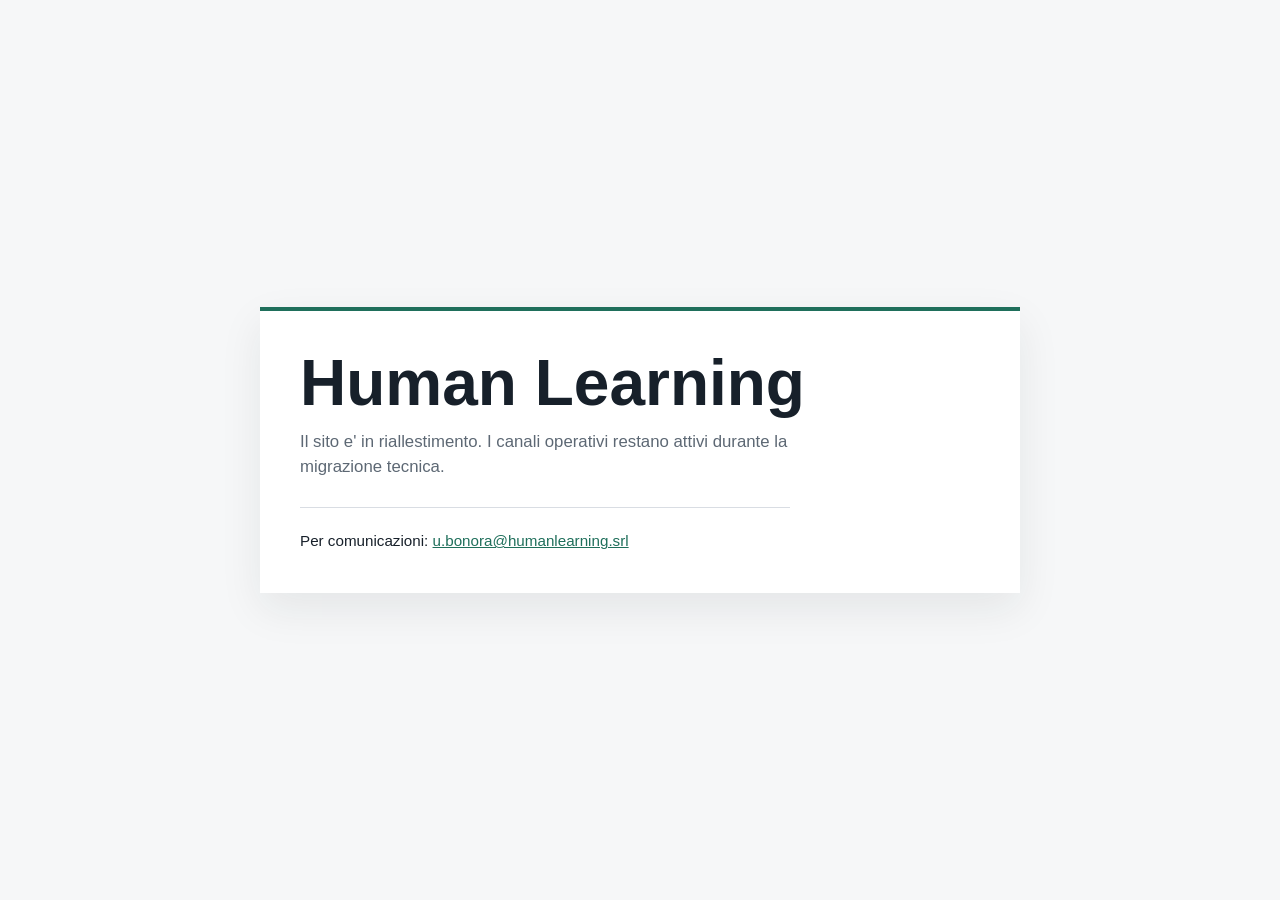
==== index.html @ d077b30f "Initial static placeholder" ====
<!doctype html>
<html lang="it">
  <head>
    <meta charset="utf-8">
    <meta name="viewport" content="width=device-width, initial-scale=1">
    <title>Human Learning</title>
    <meta name="description" content="Human Learning - sito in riallestimento.">
    <style>
      :root {
        color-scheme: light;
        --ink: #17202a;
        --muted: #5d6874;
        --line: #d9dde3;
        --bg: #f6f7f8;
        --panel: #ffffff;
        --accent: #1f6f5b;
      }

      * {
        box-sizing: border-box;
      }

      body {
        margin: 0;
        min-height: 100vh;
        display: grid;
        place-items: center;
        background: var(--bg);
        color: var(--ink);
        font-family: Arial, Helvetica, sans-serif;
        line-height: 1.5;
      }

      main {
        width: min(760px, calc(100% - 32px));
        padding: 48px 0;
      }

      .brand {
        border-top: 4px solid var(--accent);
        background: var(--panel);
        padding: 40px;
        box-shadow: 0 16px 40px rgba(23, 32, 42, 0.08);
      }

      h1 {
        margin: 0 0 14px;
        font-size: clamp(2rem, 5vw, 4rem);
        line-height: 1;
        font-weight: 700;
        letter-spacing: 0;
      }

      p {
        margin: 0;
        max-width: 58ch;
        font-size: 1.05rem;
        color: var(--muted);
      }

      .status {
        margin-top: 28px;
        padding-top: 22px;
        border-top: 1px solid var(--line);
        font-size: 0.95rem;
        color: var(--ink);
      }

      a {
        color: var(--accent);
      }
    </style>
  </head>
  <body>
    <main>
      <section class="brand" aria-label="Human Learning">
        <h1>Human Learning</h1>
        <p>
          Il sito e' in riallestimento. I canali operativi restano attivi
          durante la migrazione tecnica.
        </p>
        <p class="status">
          Per comunicazioni: <a href="mailto:u.bonora@humanlearning.srl">u.bonora@humanlearning.srl</a>
        </p>
      </section>
    </main>
  </body>
</html>
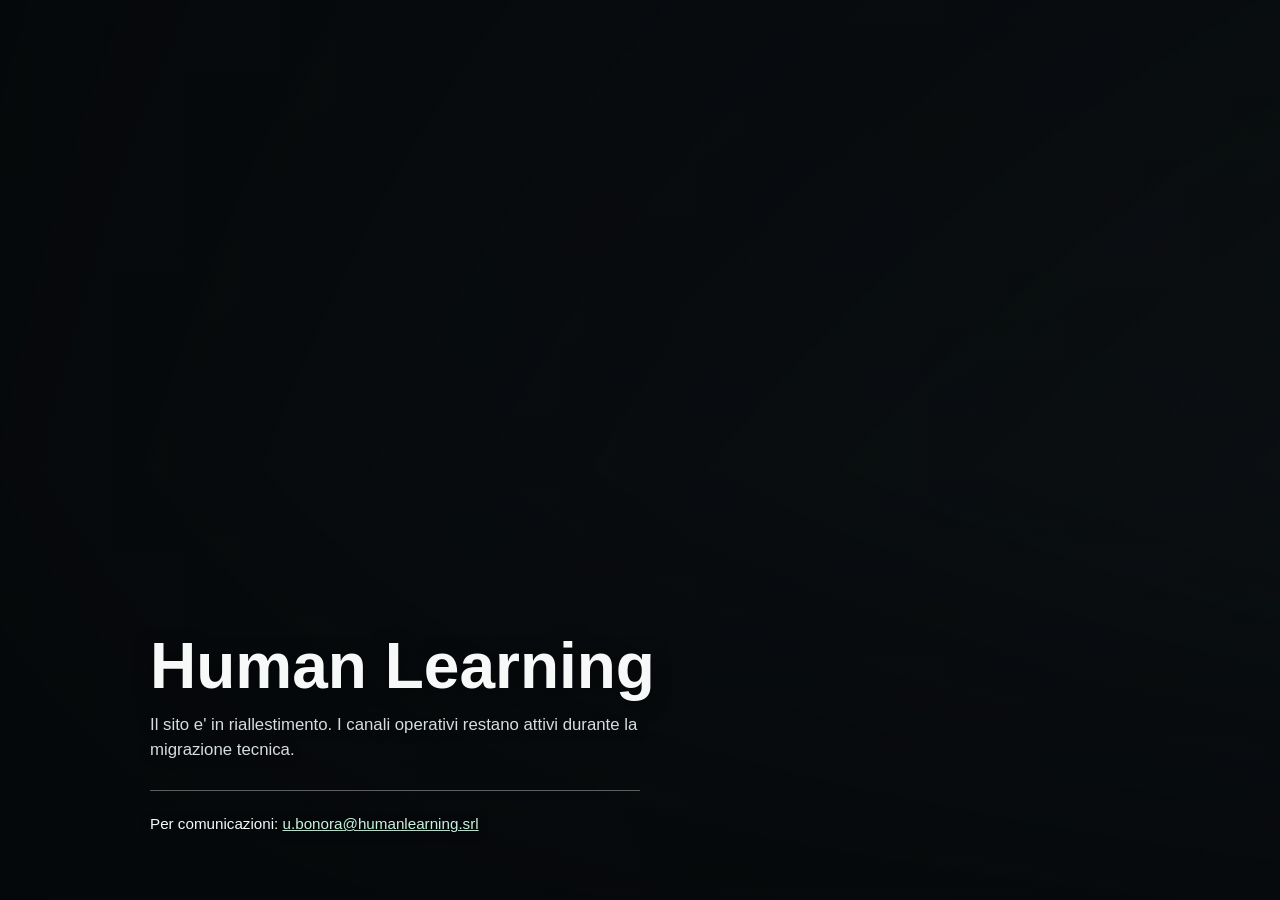
==== commit 5f6bff3a: "Add video courtesy page" ====
--- a/index.html
+++ b/index.html
@@ -7,13 +7,11 @@
     <meta name="description" content="Human Learning - sito in riallestimento.">
     <style>
       :root {
-        color-scheme: light;
-        --ink: #17202a;
-        --muted: #5d6874;
-        --line: #d9dde3;
-        --bg: #f6f7f8;
-        --panel: #ffffff;
-        --accent: #1f6f5b;
+        color-scheme: dark;
+        --ink: #f7f8f8;
+        --muted: #d6dcdf;
+        --line: rgba(255, 255, 255, 0.35);
+        --accent: #c9f2df;
       }
 
       * {
@@ -23,24 +21,44 @@
       body {
         margin: 0;
         min-height: 100vh;
-        display: grid;
-        place-items: center;
-        background: var(--bg);
+        background: #0d1114;
         color: var(--ink);
         font-family: Arial, Helvetica, sans-serif;
         line-height: 1.5;
+        overflow: hidden;
+      }
+
+      .video-bg {
+        position: fixed;
+        inset: 0;
+        width: 100%;
+        height: 100%;
+        object-fit: cover;
+        opacity: 0.82;
+      }
+
+      .shade {
+        position: fixed;
+        inset: 0;
+        background:
+          linear-gradient(90deg, rgba(5, 8, 10, 0.84), rgba(5, 8, 10, 0.45) 54%, rgba(5, 8, 10, 0.18)),
+          linear-gradient(0deg, rgba(5, 8, 10, 0.70), rgba(5, 8, 10, 0.05) 48%, rgba(5, 8, 10, 0.35));
       }
 
       main {
-        width: min(760px, calc(100% - 32px));
-        padding: 48px 0;
+        position: relative;
+        z-index: 1;
+        min-height: 100vh;
+        display: flex;
+        align-items: flex-end;
+        width: min(980px, calc(100% - 36px));
+        margin: 0 auto;
+        padding: 42px 0;
       }
 
       .brand {
-        border-top: 4px solid var(--accent);
-        background: var(--panel);
-        padding: 40px;
-        box-shadow: 0 16px 40px rgba(23, 32, 42, 0.08);
+        max-width: 760px;
+        padding: 0 0 22px;
       }
 
       h1 {
@@ -49,6 +67,7 @@
         line-height: 1;
         font-weight: 700;
         letter-spacing: 0;
+        text-shadow: 0 3px 18px rgba(0, 0, 0, 0.55);
       }
 
       p {
@@ -56,6 +75,7 @@
         max-width: 58ch;
         font-size: 1.05rem;
         color: var(--muted);
+        text-shadow: 0 2px 10px rgba(0, 0, 0, 0.55);
       }
 
       .status {
@@ -69,9 +89,25 @@
       a {
         color: var(--accent);
       }
+
+      @media (max-width: 680px) {
+        main {
+          width: min(100% - 28px, 980px);
+          padding: 30px 0;
+        }
+
+        .shade {
+          background:
+            linear-gradient(0deg, rgba(5, 8, 10, 0.88), rgba(5, 8, 10, 0.28) 70%, rgba(5, 8, 10, 0.35));
+        }
+      }
     </style>
   </head>
   <body>
+    <video class="video-bg" autoplay loop muted playsinline poster="">
+      <source src="assets/2mega_2.mp4" type="video/mp4">
+    </video>
+    <div class="shade" aria-hidden="true"></div>
     <main>
       <section class="brand" aria-label="Human Learning">
         <h1>Human Learning</h1>
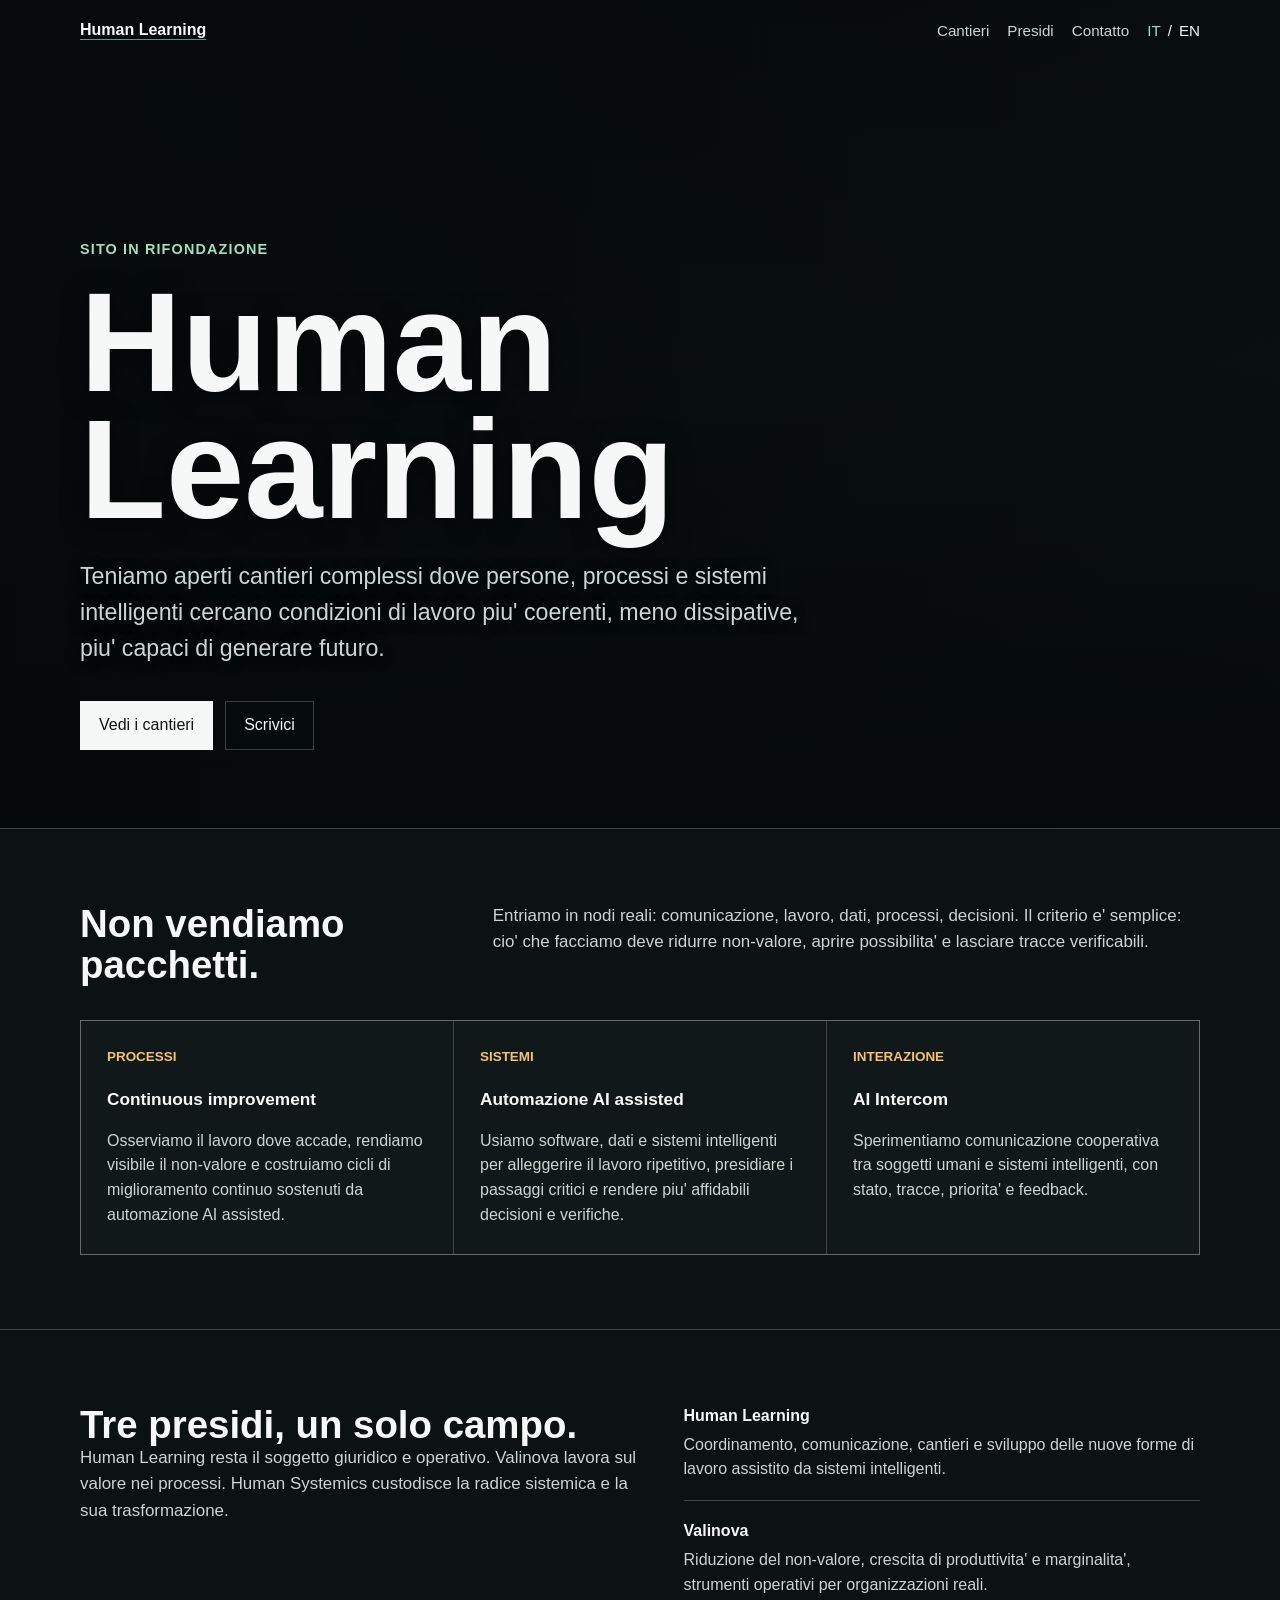
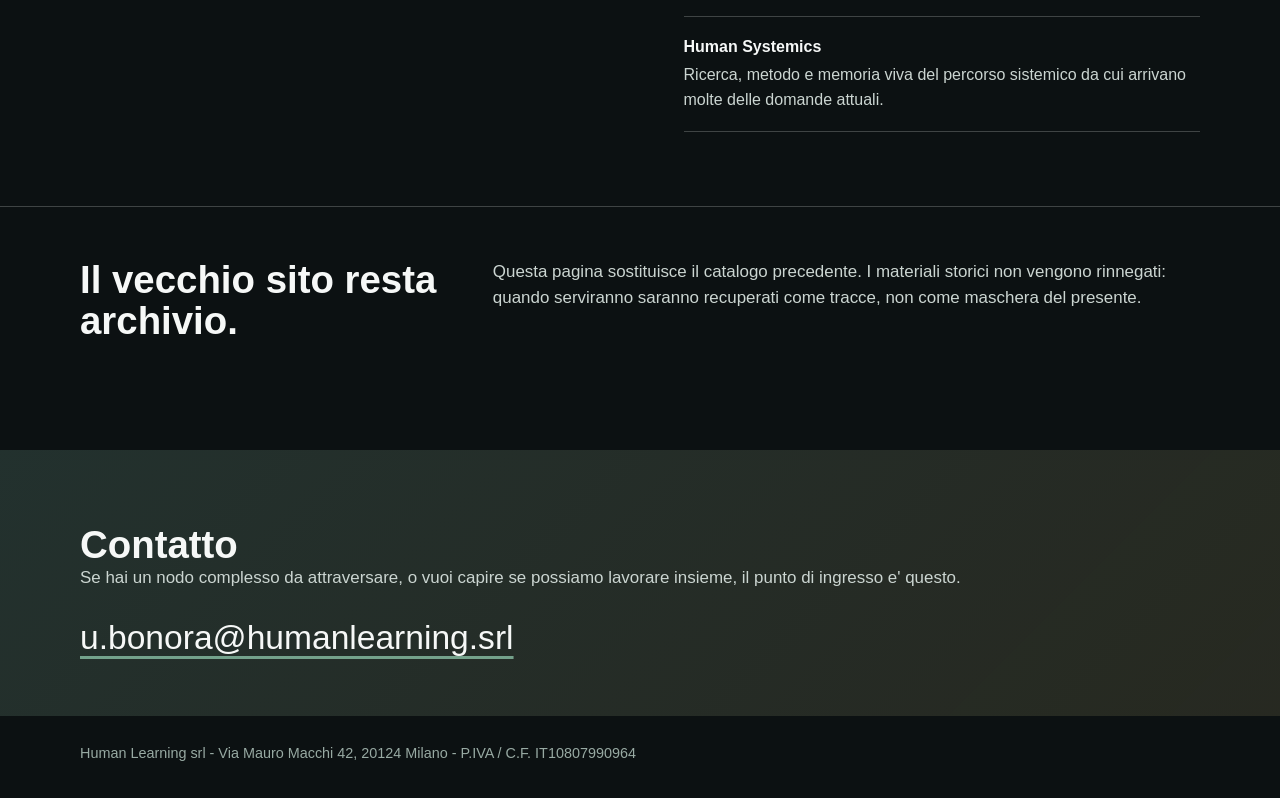
==== commit bf4dfcae: "Build bilingual Human Learning site" ====
--- a/index.html
+++ b/index.html
@@ -4,121 +4,147 @@
     <meta charset="utf-8">
     <meta name="viewport" content="width=device-width, initial-scale=1">
     <title>Human Learning</title>
-    <meta name="description" content="Human Learning - sito in riallestimento.">
-    <style>
-      :root {
-        color-scheme: dark;
-        --ink: #f7f8f8;
-        --muted: #d6dcdf;
-        --line: rgba(255, 255, 255, 0.35);
-        --accent: #c9f2df;
-      }
-
-      * {
-        box-sizing: border-box;
-      }
-
-      body {
-        margin: 0;
-        min-height: 100vh;
-        background: #0d1114;
-        color: var(--ink);
-        font-family: Arial, Helvetica, sans-serif;
-        line-height: 1.5;
-        overflow: hidden;
-      }
-
-      .video-bg {
-        position: fixed;
-        inset: 0;
-        width: 100%;
-        height: 100%;
-        object-fit: cover;
-        opacity: 0.82;
-      }
-
-      .shade {
-        position: fixed;
-        inset: 0;
-        background:
-          linear-gradient(90deg, rgba(5, 8, 10, 0.84), rgba(5, 8, 10, 0.45) 54%, rgba(5, 8, 10, 0.18)),
-          linear-gradient(0deg, rgba(5, 8, 10, 0.70), rgba(5, 8, 10, 0.05) 48%, rgba(5, 8, 10, 0.35));
-      }
-
-      main {
-        position: relative;
-        z-index: 1;
-        min-height: 100vh;
-        display: flex;
-        align-items: flex-end;
-        width: min(980px, calc(100% - 36px));
-        margin: 0 auto;
-        padding: 42px 0;
-      }
-
-      .brand {
-        max-width: 760px;
-        padding: 0 0 22px;
-      }
-
-      h1 {
-        margin: 0 0 14px;
-        font-size: clamp(2rem, 5vw, 4rem);
-        line-height: 1;
-        font-weight: 700;
-        letter-spacing: 0;
-        text-shadow: 0 3px 18px rgba(0, 0, 0, 0.55);
-      }
-
-      p {
-        margin: 0;
-        max-width: 58ch;
-        font-size: 1.05rem;
-        color: var(--muted);
-        text-shadow: 0 2px 10px rgba(0, 0, 0, 0.55);
-      }
-
-      .status {
-        margin-top: 28px;
-        padding-top: 22px;
-        border-top: 1px solid var(--line);
-        font-size: 0.95rem;
-        color: var(--ink);
-      }
-
-      a {
-        color: var(--accent);
-      }
-
-      @media (max-width: 680px) {
-        main {
-          width: min(100% - 28px, 980px);
-          padding: 30px 0;
-        }
-
-        .shade {
-          background:
-            linear-gradient(0deg, rgba(5, 8, 10, 0.88), rgba(5, 8, 10, 0.28) 70%, rgba(5, 8, 10, 0.35));
-        }
-      }
-    </style>
+    <meta name="description" content="Human Learning accompagna cantieri complessi dove persone, processi e sistemi intelligenti cercano nuove condizioni di lavoro.">
+    <link rel="canonical" href="https://humanlearning.srl/">
+    <link rel="alternate" hreflang="it" href="https://humanlearning.srl/">
+    <link rel="alternate" hreflang="en" href="https://humanlearning.srl/en/">
+    <link rel="stylesheet" href="assets/site.css">
   </head>
   <body>
-    <video class="video-bg" autoplay loop muted playsinline poster="">
-      <source src="assets/2mega_2.mp4" type="video/mp4">
-    </video>
-    <div class="shade" aria-hidden="true"></div>
-    <main>
-      <section class="brand" aria-label="Human Learning">
-        <h1>Human Learning</h1>
-        <p>
-          Il sito e' in riallestimento. I canali operativi restano attivi
-          durante la migrazione tecnica.
-        </p>
-        <p class="status">
-          Per comunicazioni: <a href="mailto:u.bonora@humanlearning.srl">u.bonora@humanlearning.srl</a>
-        </p>
+    <header class="topbar" aria-label="Navigazione principale">
+      <a class="brand-mark" href="#top">Human Learning</a>
+      <nav class="nav" aria-label="Sezioni">
+        <a class="optional" href="#cantieri">Cantieri</a>
+        <a class="optional" href="#presidi">Presidi</a>
+        <a href="#contatto">Contatto</a>
+        <span class="lang"><span class="active">IT</span><span>/</span><a href="en/">EN</a></span>
+      </nav>
+    </header>
+
+    <main id="top">
+      <section class="hero" aria-label="Human Learning">
+        <video class="video-bg" autoplay loop muted playsinline poster="">
+          <source src="assets/2mega_2.mp4" type="video/mp4">
+        </video>
+        <div class="shade" aria-hidden="true"></div>
+        <div class="hero-inner">
+          <p class="eyebrow">Sito in rifondazione</p>
+          <h1>Human Learning</h1>
+          <p class="lead">
+            Teniamo aperti cantieri complessi dove persone, processi e sistemi
+            intelligenti cercano condizioni di lavoro piu' coerenti, meno
+            dissipative, piu' capaci di generare futuro.
+          </p>
+          <div class="hero-actions" aria-label="Azioni principali">
+            <a class="button primary" href="#cantieri">Vedi i cantieri</a>
+            <a class="button" href="mailto:u.bonora@humanlearning.srl">Scrivici</a>
+          </div>
+        </div>
+      </section>
+
+      <section class="band" id="cantieri">
+        <div class="section">
+          <div class="section-header">
+            <h2>Non vendiamo pacchetti.</h2>
+            <p>
+              Entriamo in nodi reali: comunicazione, lavoro, dati, processi,
+              decisioni. Il criterio e' semplice: cio' che facciamo deve
+              ridurre non-valore, aprire possibilita' e lasciare tracce
+              verificabili.
+            </p>
+          </div>
+          <div class="grid">
+            <article class="tile">
+              <span class="tag">Processi</span>
+              <h3>Continuous improvement</h3>
+              <p>
+                Osserviamo il lavoro dove accade, rendiamo visibile il
+                non-valore e costruiamo cicli di miglioramento continuo
+                sostenuti da automazione AI assisted.
+              </p>
+            </article>
+            <article class="tile">
+              <span class="tag">Sistemi</span>
+              <h3>Automazione AI assisted</h3>
+              <p>
+                Usiamo software, dati e sistemi intelligenti per alleggerire
+                il lavoro ripetitivo, presidiare i passaggi critici e rendere
+                piu' affidabili decisioni e verifiche.
+              </p>
+            </article>
+            <article class="tile">
+              <span class="tag">Interazione</span>
+              <h3>AI Intercom</h3>
+              <p>
+                Sperimentiamo comunicazione cooperativa tra soggetti umani e
+                sistemi intelligenti, con stato, tracce, priorita' e feedback.
+              </p>
+            </article>
+          </div>
+        </div>
+      </section>
+
+      <section class="band" id="presidi">
+        <div class="section">
+          <div class="split">
+            <div>
+              <h2>Tre presidi, un solo campo.</h2>
+              <p class="note">
+                Human Learning resta il soggetto giuridico e operativo.
+                Valinova lavora sul valore nei processi. Human Systemics
+                custodisce la radice sistemica e la sua trasformazione.
+              </p>
+            </div>
+            <ul class="list">
+              <li>
+                <strong>Human Learning</strong>
+                Coordinamento, comunicazione, cantieri e sviluppo delle nuove
+                forme di lavoro assistito da sistemi intelligenti.
+              </li>
+              <li>
+                <strong>Valinova</strong>
+                Riduzione del non-valore, crescita di produttivita' e
+                marginalita', strumenti operativi per organizzazioni reali.
+              </li>
+              <li>
+                <strong>Human Systemics</strong>
+                Ricerca, metodo e memoria viva del percorso sistemico da cui
+                arrivano molte delle domande attuali.
+              </li>
+            </ul>
+          </div>
+        </div>
+      </section>
+
+      <section class="band">
+        <div class="section compact">
+          <div class="section-header">
+            <h2>Il vecchio sito resta archivio.</h2>
+            <p>
+              Questa pagina sostituisce il catalogo precedente. I materiali
+              storici non vengono rinnegati: quando serviranno saranno
+              recuperati come tracce, non come maschera del presente.
+            </p>
+          </div>
+        </div>
+      </section>
+
+      <section class="contact" id="contatto">
+        <div class="section">
+          <h2>Contatto</h2>
+          <p class="note">
+            Se hai un nodo complesso da attraversare, o vuoi capire se possiamo
+            lavorare insieme, il punto di ingresso e' questo.
+          </p>
+          <p class="contact-line">
+            <a href="mailto:u.bonora@humanlearning.srl">u.bonora@humanlearning.srl</a>
+          </p>
+        </div>
       </section>
     </main>
+
+    <footer class="footer">
+      Human Learning srl - Via Mauro Macchi 42, 20124 Milano - P.IVA / C.F. IT10807990964
+    </footer>
   </body>
 </html>
--- a/assets/site.css
+++ b/assets/site.css
@@ -0,0 +1,336 @@
+:root {
+  color-scheme: dark;
+  --bg: #0c1112;
+  --ink: #f6f8f7;
+  --muted: #cbd5d1;
+  --quiet: #98aaa3;
+  --line: rgba(246, 248, 247, 0.22);
+  --panel: rgba(8, 13, 14, 0.72);
+  --accent: #9ee0c1;
+  --accent-strong: #f4c36d;
+  --max: 1120px;
+}
+
+* {
+  box-sizing: border-box;
+}
+
+html {
+  scroll-behavior: smooth;
+}
+
+body {
+  margin: 0;
+  background: var(--bg);
+  color: var(--ink);
+  font-family: Arial, Helvetica, sans-serif;
+  line-height: 1.55;
+}
+
+a {
+  color: inherit;
+  text-decoration-color: rgba(158, 224, 193, 0.65);
+  text-underline-offset: 0.22em;
+}
+
+a:hover {
+  color: var(--accent);
+}
+
+.topbar {
+  position: fixed;
+  z-index: 4;
+  inset: 0 0 auto;
+  display: flex;
+  align-items: center;
+  justify-content: space-between;
+  width: min(var(--max), calc(100% - 32px));
+  margin: 0 auto;
+  padding: 18px 0;
+  pointer-events: none;
+}
+
+.topbar a,
+.topbar span {
+  pointer-events: auto;
+}
+
+.brand-mark {
+  font-weight: 700;
+  letter-spacing: 0;
+}
+
+.nav {
+  display: flex;
+  align-items: center;
+  gap: 18px;
+  color: var(--muted);
+  font-size: 0.95rem;
+}
+
+.nav a {
+  text-decoration: none;
+}
+
+.lang {
+  display: inline-flex;
+  align-items: center;
+  gap: 7px;
+  color: var(--ink);
+}
+
+.lang .active {
+  color: var(--accent);
+}
+
+.hero {
+  position: relative;
+  min-height: 92vh;
+  display: flex;
+  align-items: flex-end;
+  overflow: hidden;
+}
+
+.video-bg {
+  position: absolute;
+  inset: 0;
+  width: 100%;
+  height: 100%;
+  object-fit: cover;
+  opacity: 0.8;
+}
+
+.shade {
+  position: absolute;
+  inset: 0;
+  background:
+    linear-gradient(90deg, rgba(5, 9, 10, 0.9), rgba(5, 9, 10, 0.54) 48%, rgba(5, 9, 10, 0.18)),
+    linear-gradient(0deg, rgba(5, 9, 10, 0.82), rgba(5, 9, 10, 0.1) 56%, rgba(5, 9, 10, 0.44));
+}
+
+.hero-inner {
+  position: relative;
+  z-index: 1;
+  width: min(var(--max), calc(100% - 32px));
+  margin: 0 auto;
+  padding: 0 0 78px;
+}
+
+.eyebrow {
+  margin: 0 0 20px;
+  color: var(--accent);
+  font-size: 0.9rem;
+  font-weight: 700;
+  letter-spacing: 0.08em;
+  text-transform: uppercase;
+}
+
+h1 {
+  max-width: 12ch;
+  margin: 0;
+  font-size: clamp(3.6rem, 11vw, 8.8rem);
+  line-height: 0.9;
+  font-weight: 700;
+  letter-spacing: 0;
+  text-shadow: 0 4px 26px rgba(0, 0, 0, 0.52);
+}
+
+.lead {
+  max-width: 720px;
+  margin: 26px 0 0;
+  color: var(--muted);
+  font-size: clamp(1.14rem, 2.1vw, 1.45rem);
+  text-shadow: 0 2px 14px rgba(0, 0, 0, 0.58);
+}
+
+.hero-actions {
+  display: flex;
+  flex-wrap: wrap;
+  gap: 12px;
+  margin-top: 34px;
+}
+
+.button {
+  display: inline-flex;
+  align-items: center;
+  justify-content: center;
+  min-height: 44px;
+  padding: 11px 18px;
+  border: 1px solid var(--line);
+  background: rgba(6, 10, 11, 0.42);
+  color: var(--ink);
+  text-decoration: none;
+}
+
+.button.primary {
+  background: var(--ink);
+  color: #101414;
+  border-color: var(--ink);
+}
+
+.band {
+  border-top: 1px solid var(--line);
+}
+
+.section {
+  width: min(var(--max), calc(100% - 32px));
+  margin: 0 auto;
+  padding: 74px 0;
+}
+
+.section.compact {
+  padding-top: 52px;
+}
+
+.section-header {
+  display: grid;
+  grid-template-columns: minmax(180px, 0.35fr) minmax(0, 0.65fr);
+  gap: 32px;
+  align-items: start;
+  margin-bottom: 34px;
+}
+
+h2 {
+  margin: 0;
+  font-size: clamp(1.6rem, 3vw, 2.45rem);
+  line-height: 1.08;
+  letter-spacing: 0;
+}
+
+.section-header p,
+.note {
+  margin: 0;
+  color: var(--muted);
+  font-size: 1.06rem;
+}
+
+.grid {
+  display: grid;
+  grid-template-columns: repeat(3, minmax(0, 1fr));
+  gap: 1px;
+  border: 1px solid var(--line);
+  background: var(--line);
+}
+
+.tile {
+  min-height: 230px;
+  padding: 26px;
+  background: #111819;
+}
+
+.tile h3 {
+  margin: 0 0 16px;
+  font-size: 1.08rem;
+}
+
+.tile p {
+  margin: 0;
+  color: var(--muted);
+}
+
+.tile .tag {
+  display: block;
+  margin-bottom: 18px;
+  color: var(--accent-strong);
+  font-size: 0.84rem;
+  font-weight: 700;
+  text-transform: uppercase;
+}
+
+.split {
+  display: grid;
+  grid-template-columns: minmax(0, 0.52fr) minmax(0, 0.48fr);
+  gap: 44px;
+  align-items: start;
+}
+
+.list {
+  display: grid;
+  gap: 18px;
+  margin: 0;
+  padding: 0;
+  list-style: none;
+}
+
+.list li {
+  padding-bottom: 18px;
+  border-bottom: 1px solid var(--line);
+  color: var(--muted);
+}
+
+.list strong {
+  display: block;
+  margin-bottom: 4px;
+  color: var(--ink);
+}
+
+.contact {
+  background:
+    linear-gradient(135deg, rgba(158, 224, 193, 0.13), rgba(244, 195, 109, 0.1)),
+    #101718;
+}
+
+.contact .section {
+  padding-bottom: 58px;
+}
+
+.contact-line {
+  margin: 26px 0 0;
+  font-size: clamp(1.28rem, 3vw, 2.1rem);
+  line-height: 1.2;
+}
+
+.footer {
+  width: min(var(--max), calc(100% - 32px));
+  margin: 0 auto;
+  padding: 26px 0 34px;
+  color: var(--quiet);
+  font-size: 0.9rem;
+}
+
+@media (max-width: 800px) {
+  .topbar {
+    position: absolute;
+  }
+
+  .nav {
+    gap: 12px;
+    font-size: 0.88rem;
+  }
+
+  .nav .optional {
+    display: none;
+  }
+
+  .hero {
+    min-height: 88vh;
+  }
+
+  h1 {
+    max-width: 8ch;
+  }
+
+  .section-header,
+  .split,
+  .grid {
+    grid-template-columns: 1fr;
+  }
+
+  .tile {
+    min-height: auto;
+  }
+}
+
+@media (max-width: 520px) {
+  .hero-inner {
+    padding-bottom: 58px;
+  }
+
+  .section {
+    padding: 54px 0;
+  }
+
+  .button {
+    width: 100%;
+  }
+}
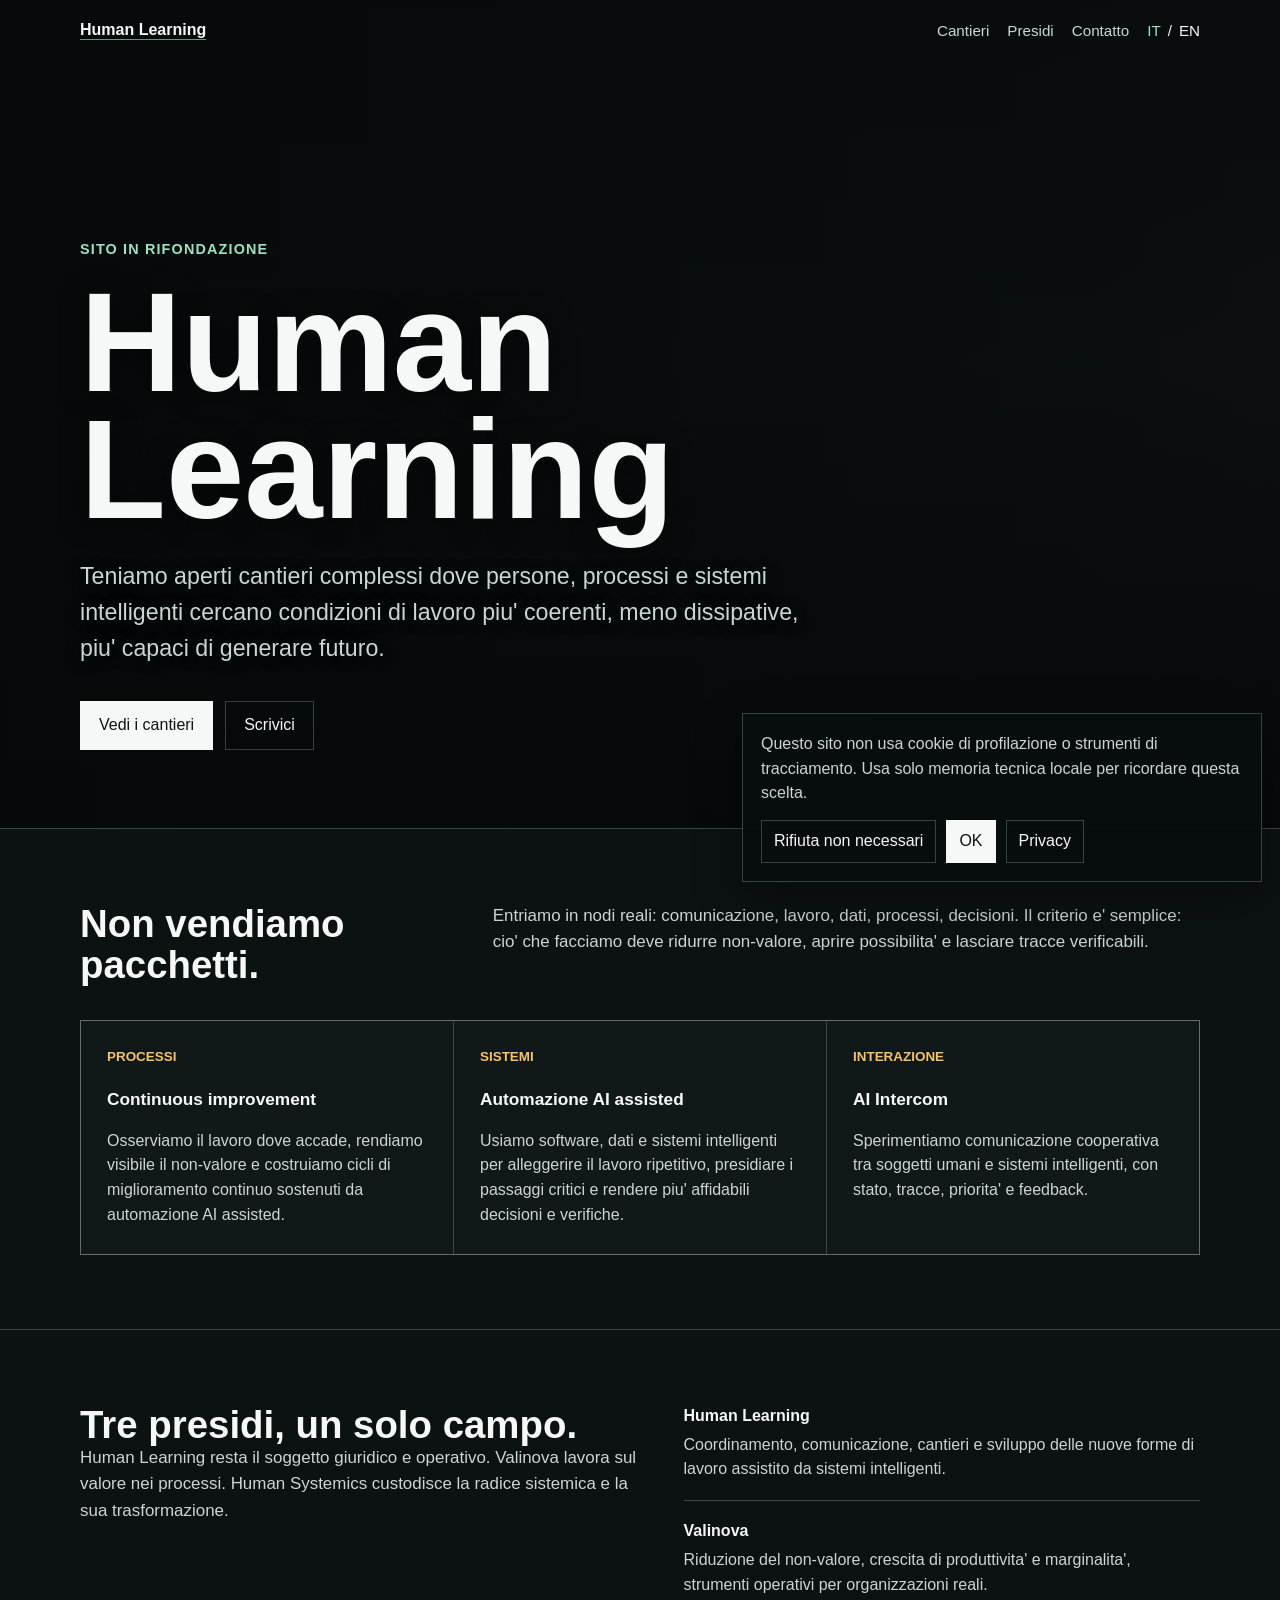
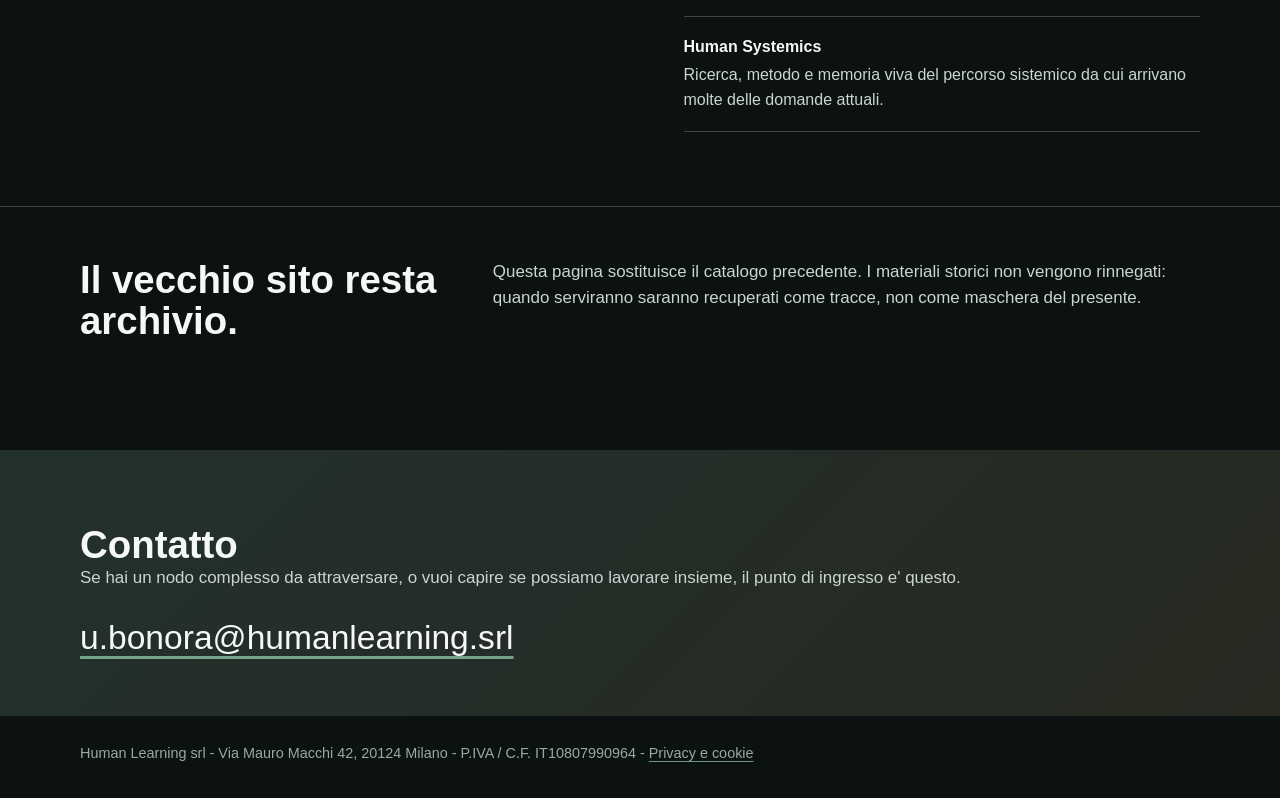
==== commit 8a5d2c0e: "Add privacy and cookie notice" ====
--- a/index.html
+++ b/index.html
@@ -143,8 +143,22 @@
       </section>
     </main>
 
+    <aside class="privacy-banner" data-privacy-banner hidden aria-label="Informativa privacy e cookie">
+      <p>
+        Questo sito non usa cookie di profilazione o strumenti di tracciamento.
+        Usa solo memoria tecnica locale per ricordare questa scelta.
+      </p>
+      <div class="privacy-actions">
+        <button type="button" data-privacy-dismiss>Rifiuta non necessari</button>
+        <button type="button" data-privacy-dismiss>OK</button>
+        <a href="privacy.html">Privacy</a>
+      </div>
+    </aside>
+
     <footer class="footer">
-      Human Learning srl - Via Mauro Macchi 42, 20124 Milano - P.IVA / C.F. IT10807990964
+      Human Learning srl - Via Mauro Macchi 42, 20124 Milano - P.IVA / C.F. IT10807990964 -
+      <a href="privacy.html">Privacy e cookie</a>
     </footer>
+    <script src="assets/privacy.js"></script>
   </body>
 </html>
--- a/assets/site.css
+++ b/assets/site.css
@@ -288,6 +288,78 @@
   font-size: 0.9rem;
 }
 
+.legal-page {
+  padding-top: 92px;
+}
+
+.legal {
+  max-width: 880px;
+}
+
+.legal h1 {
+  max-width: none;
+  font-size: clamp(2.7rem, 7vw, 5.6rem);
+}
+
+.legal h2 {
+  margin-top: 42px;
+}
+
+.legal p {
+  color: var(--muted);
+}
+
+.legal code {
+  color: var(--accent);
+}
+
+.legal-updated {
+  margin-top: 42px;
+  color: var(--quiet);
+}
+
+.privacy-banner {
+  position: fixed;
+  z-index: 8;
+  right: 18px;
+  bottom: 18px;
+  width: min(520px, calc(100% - 36px));
+  padding: 18px;
+  border: 1px solid var(--line);
+  background: rgba(8, 13, 14, 0.96);
+  box-shadow: 0 16px 42px rgba(0, 0, 0, 0.34);
+}
+
+.privacy-banner p {
+  margin: 0;
+  color: var(--muted);
+}
+
+.privacy-actions {
+  display: flex;
+  flex-wrap: wrap;
+  gap: 10px;
+  margin-top: 14px;
+}
+
+.privacy-actions button,
+.privacy-actions a {
+  min-height: 38px;
+  padding: 8px 12px;
+  border: 1px solid var(--line);
+  background: transparent;
+  color: var(--ink);
+  font: inherit;
+  text-decoration: none;
+  cursor: pointer;
+}
+
+.privacy-actions button:last-of-type {
+  background: var(--ink);
+  color: #101414;
+  border-color: var(--ink);
+}
+
 @media (max-width: 800px) {
   .topbar {
     position: absolute;
@@ -333,4 +405,10 @@
   .button {
     width: 100%;
   }
-}
+
+  .privacy-actions button,
+  .privacy-actions a {
+    flex: 1 1 100%;
+    text-align: center;
+  }
+}
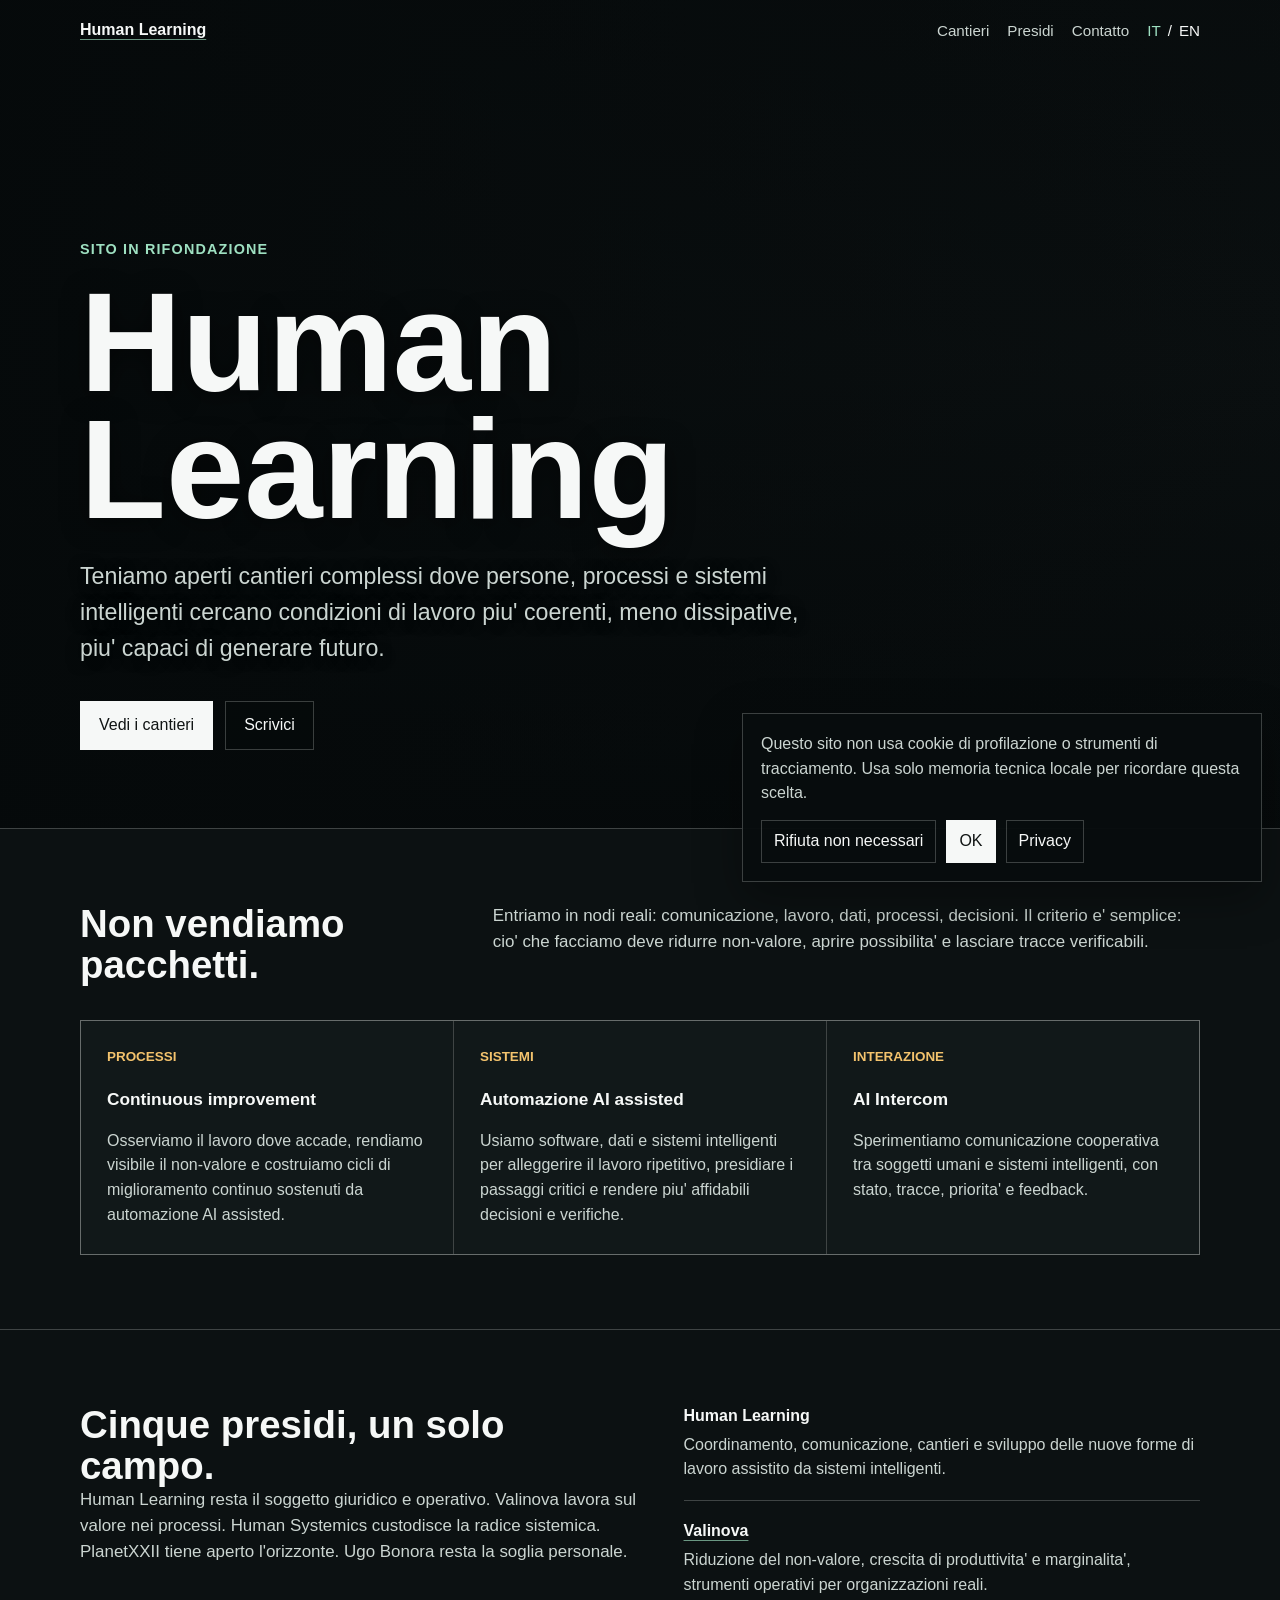
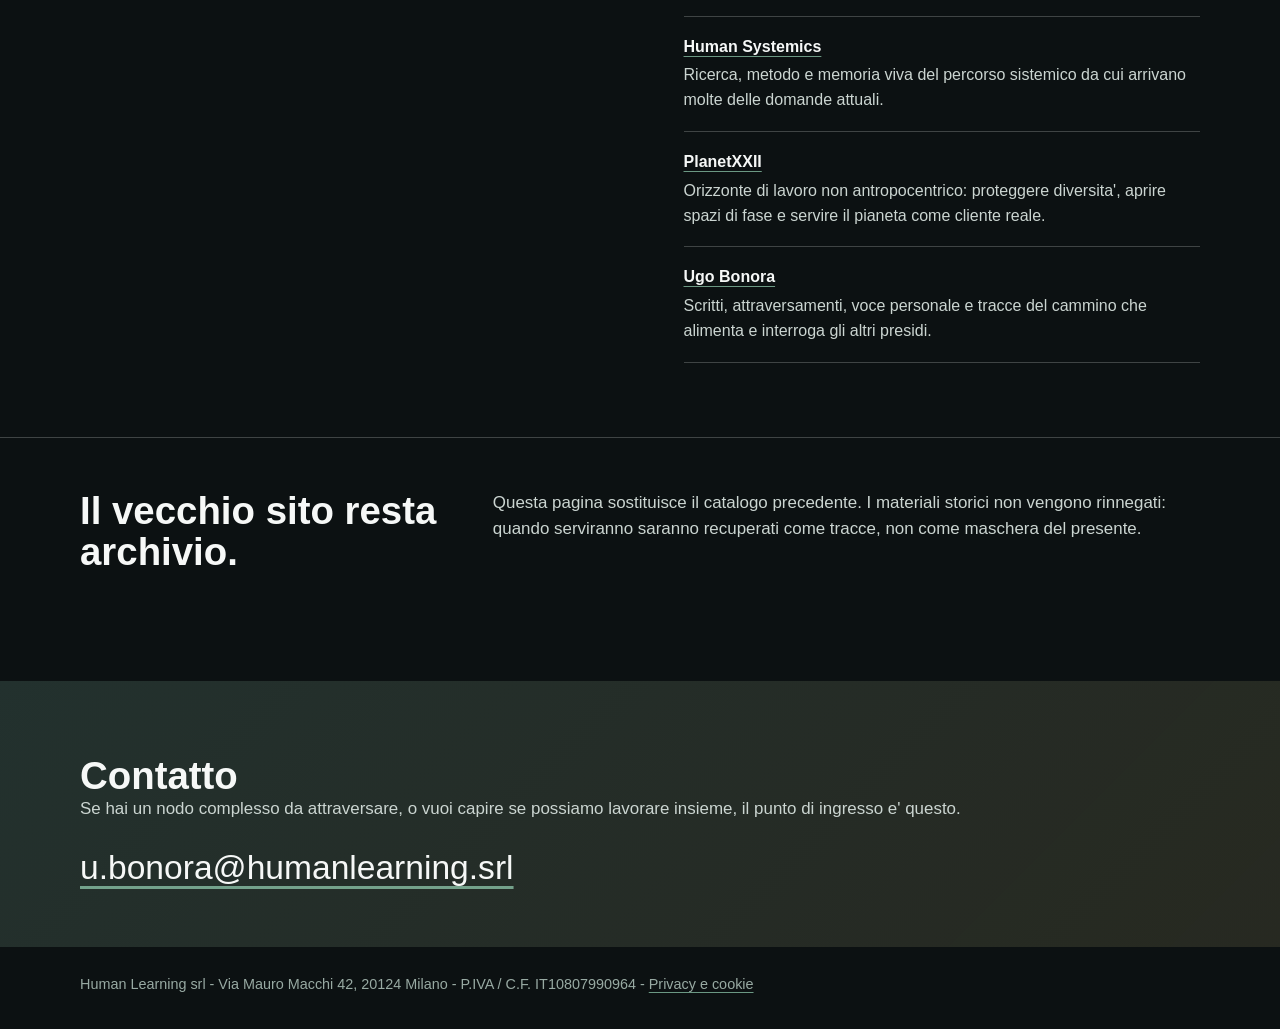
==== commit 92b71dad: "Update presidia map" ====
--- a/index.html
+++ b/index.html
@@ -88,11 +88,12 @@
         <div class="section">
           <div class="split">
             <div>
-              <h2>Tre presidi, un solo campo.</h2>
+              <h2>Cinque presidi, un solo campo.</h2>
               <p class="note">
                 Human Learning resta il soggetto giuridico e operativo.
                 Valinova lavora sul valore nei processi. Human Systemics
-                custodisce la radice sistemica e la sua trasformazione.
+                custodisce la radice sistemica. PlanetXXII tiene aperto
+                l'orizzonte. Ugo Bonora resta la soglia personale.
               </p>
             </div>
             <ul class="list">
@@ -102,14 +103,24 @@
                 forme di lavoro assistito da sistemi intelligenti.
               </li>
               <li>
-                <strong>Valinova</strong>
+                <strong><a href="https://valinova.it/">Valinova</a></strong>
                 Riduzione del non-valore, crescita di produttivita' e
                 marginalita', strumenti operativi per organizzazioni reali.
               </li>
               <li>
-                <strong>Human Systemics</strong>
+                <strong><a href="https://humansystemics.net/">Human Systemics</a></strong>
                 Ricerca, metodo e memoria viva del percorso sistemico da cui
                 arrivano molte delle domande attuali.
+              </li>
+              <li>
+                <strong><a href="https://planet22.net/">PlanetXXII</a></strong>
+                Orizzonte di lavoro non antropocentrico: proteggere diversita',
+                aprire spazi di fase e servire il pianeta come cliente reale.
+              </li>
+              <li>
+                <strong><a href="https://ugobonora.net/">Ugo Bonora</a></strong>
+                Scritti, attraversamenti, voce personale e tracce del cammino
+                che alimenta e interroga gli altri presidi.
               </li>
             </ul>
           </div>
